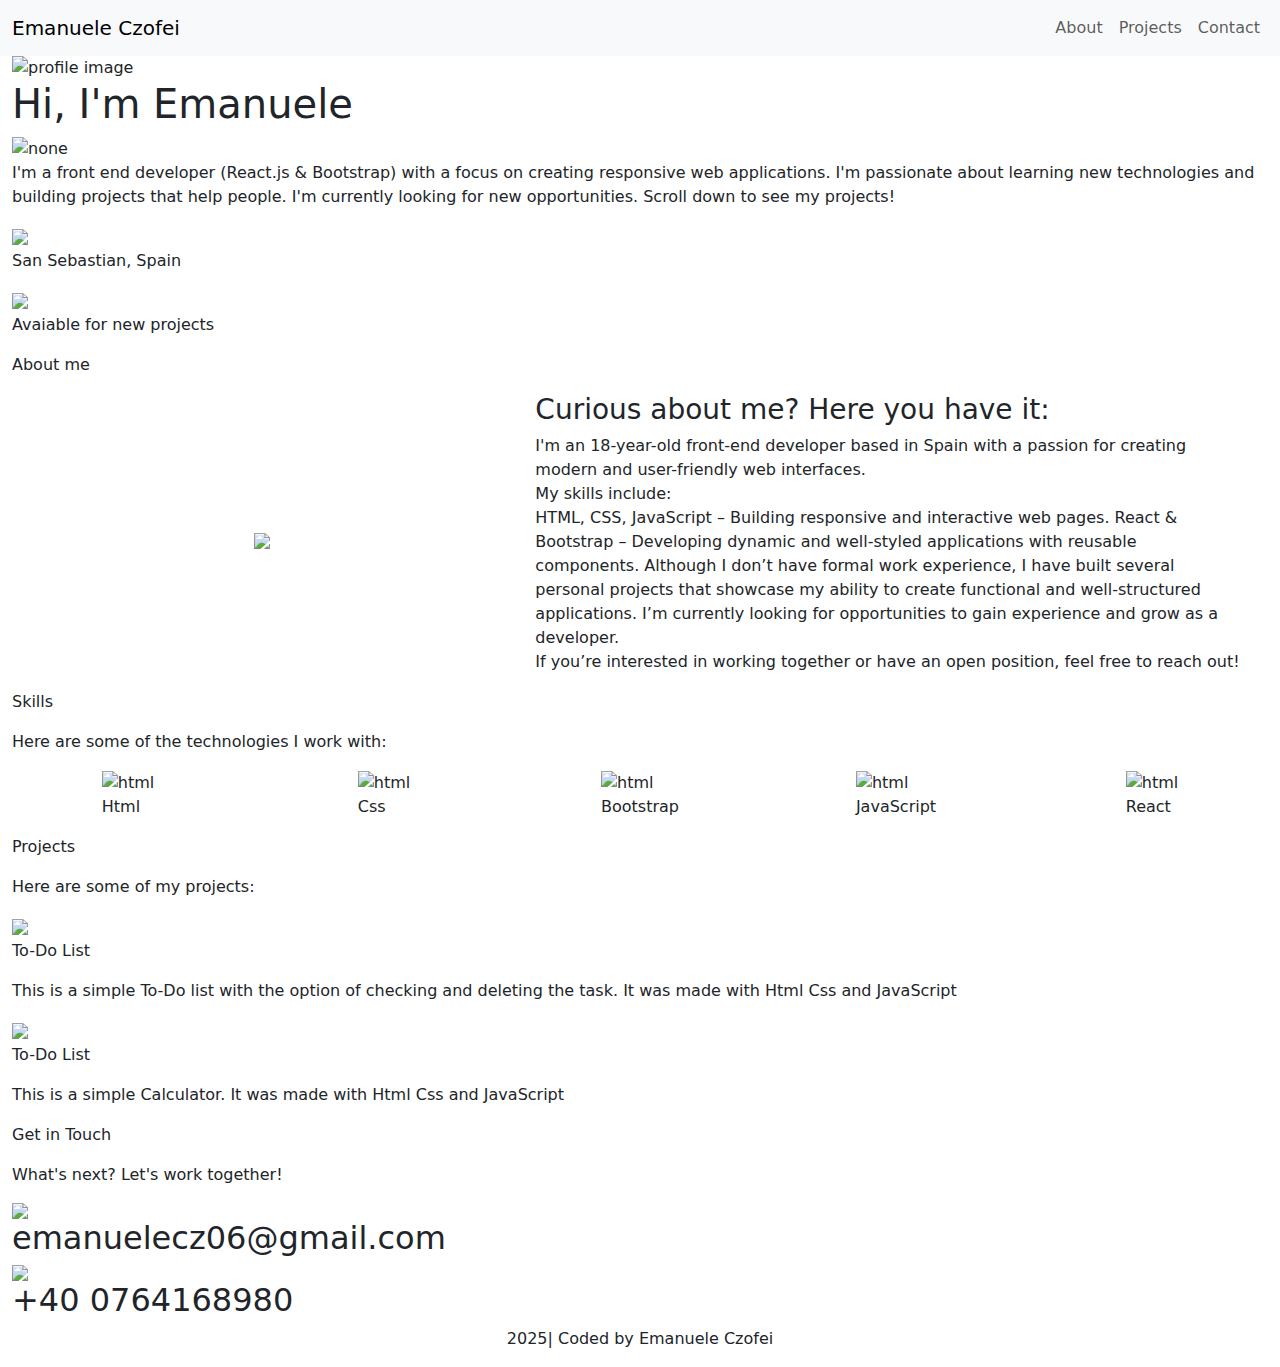
==== index.html @ 7f7a29ac "Create index.html" ====
<!DOCTYPE html>
<html lang="en">
<head>
   <meta charset="UTF-8">
   <meta name="viewport" content="width=device-width, initial-scale=1.0">
   <title>Personal Portfolio</title>
   <link rel="stylesheet" href="https://cdn.jsdelivr.net/npm/bootstrap@5.3.3/dist/css/bootstrap.min.css">
   <link rel="stylesheet" href="style.css">
</head>
<body>
   <!-- ========== Start NavBar ========== -->
   <nav class="navbar navbar-expand-md bg-body-tertiary">
      <div class="container-fluid" id="navbarNav">
        <a class="navbar-brand nav-text" href="#" id="nav-name">Emanuele Czofei</a>
        <button class="navbar-toggler" type="button" data-bs-toggle="collapse" data-bs-target="#navbarNav" aria-controls="navbarNav" aria-expanded="false" aria-label="Toggle navigation">
          <span class="navbar-toggler-icon"></span>
        </button>
        <div class="collapse navbar-collapse" id="navbarNav">
          <ul class="navbar-nav ms-auto ">
            <li class="nav-item nav-text ">
              <a class="nav-link nav-text body2" href="#about-page">About</a>
            </li>
            <li class="nav-item ">
              <a class="nav-link nav-text body2" href="#project-page">Projects</a>
            </li>
            <li class="nav-item ">
              <a class="nav-link nav-text body2" href="#contact-page">Contact</a>
            </li>
            <li class="nav-item">
            </li>
          </ul>
        </div>
      </div>
    </nav>
   <!-- ========== End NavBar ========== -->
    <!-- ========== Start Hero Section ========== -->
    <div class="container-fluid" id="hero-section">
      <div class="row" id="hero-image-row">
         <img src="images/image0 (1).jpeg" alt="profile image" id="hero-image">
      </div>
      <div class="row" id="hero-text-box">
         <div id="hero-h1"><h1>Hi, I'm Emanuele</h1>
         <img src="images/waving-hand-svgrepo-com.svg" alt="none" id="wave-hand">
         </div>
         <p class="body2" id="hero-p">
            I'm a front end developer (React.js & Bootstrap)
            with a focus on creating responsive web applications.
            I'm passionate about learning new technologies and
            building projects that help people.
            I'm currently looking for new opportunities.
            Scroll down to see my projects!
         </p>
      </div>
      <div class="row w-100" id="hero-icons">
         <div class="position">
            <img src="icons/placeholder-svgrepo-com.svg" id="position-svg">
            <p class="body2" id="hero-position">San Sebastian, Spain</p>
         </div>
         <div class="position">
            <img src="icons/icons8-green-dot-48.png" id="avaiable-svg">
            <p class="body2" id="avaiable">Avaiable for new projects</p>
         </div>
      </div>
    </div>
    <!-- ========== End Hero Section ========== -->
    <!-- ========== Start About Section ========== -->
    <div class="container-fluid" id="about-page">
      <div class="row" class="page-button">
         <div class="about">
            <p class="body3" id="about-text">About me</p>
         </div>
      </div>
      <div class="row w-100 d-flex justify-content-center align-items-center " id="about-content">
         <div class="col-5 d-flex justify-content-center align-items-start" id="about-left">
            <img src="images/IMG_0865.JPG" id="about-image">
         </div>
         <div class="col-7" id="about-right">
            <h3>Curious about me? Here you have it:</h3>
            <p class="body2" id="about-description">
               I'm an 18-year-old front-end developer based in Spain with a passion for creating modern and user-friendly web interfaces.
                  <br>
                  My skills include:
               <br>
                  HTML, CSS, JavaScript – Building responsive and interactive web pages.
                  React & Bootstrap – Developing dynamic and well-styled applications with reusable components.
                  Although I don’t have formal work experience, I have built several personal projects that showcase my ability to create functional and well-structured applications. I’m currently looking for opportunities to gain experience and grow as a developer.
               <br>
                  If you’re interested in working together or have an open position, feel free to reach out!
            </p>
         </div>
      </div>
    </div>
    <!-- ========== End About Section ========== -->
     <!-- ========== Start Skills Page ========== -->
     <div class="container-fluid" id="skills-page">
      <div class="row d-flex justify-content-center" class="page-button">
         <div id="skills">
            <p class="body3" id="about-text">Skills</p>
         </div>
      </div>
      <div class="row">
         <p class="subtitle" id="skill-text">
            Here are some of the technologies I work with:
         </p>
      </div>
      <div class="row">
         <div class="col d-flex justify-content-center">
            <div class="skill-card">
               <img src="icons/icons8-html.svg" alt="html" class="skill-icon">
               <p class="body1 skill-text">Html</p>
            </div>
         </div>
         <div class="col d-flex justify-content-center">
            <div class="skill-card">
               <img src="icons/icons8-css.svg" alt="html" class="skill-icon">
               <p class="body1 skill-text">Css</p>
            </div>
         </div>
         <div class="col d-flex justify-content-center">
            <div class="skill-card">
               <img src="icons/icons8-bootstrap.svg" alt="html" class="skill-icon">
               <p class="body1 skill-text">Bootstrap</p>
            </div>
         </div>
         <div class="col d-flex justify-content-center">
            <div class="skill-card">
               <img src="icons/icons8-javascript.svg" alt="html" class="skill-icon">
               <p class="body1 skill-text">JavaScript</p>
            </div>
         </div>
         <div class="col d-flex justify-content-center">
            <div class="skill-card">
               <img src="icons/icons8-react.svg" alt="html" class="skill-icon">
               <p class="body1 skill-text">React</p>
            </div>
         </div>
      </div>
     </div>
     <!-- ========== End Skills Page ========== -->
      <!-- ========== Start Project Page ========== -->
      <div class="container-fluid " id="project-page">
         <div class="row d-flex justify-content-center" class="page-button">
            <div id="project">
               <p class="body3" id="projects-text">Projects</p>
            </div>
            <p class="subtitle" id="project-text">
               Here are some of my projects:
            </p>
         </div>
         <div class="projects-container">
            <div class="row d-flex justify-content-center " id="project-row">
               <div class="img-div">
                  <img src="images/image0.png" class="project">
               </div>
               <div class="project-description">
                  <p class="subtitle">To-Do List</p>
                  <p class="body2">This is a simple To-Do list with the option of checking and deleting the task.
                                   It was made with Html Css and JavaScript
                  </p>
               </div>
            </div>
            <div class="row d-flex justify-content-center " id="project-row">
               <div class="img-div">
                  <img src="images/image3.png" class="project">
               </div>
               <div class="project-description">
                  <p class="subtitle">To-Do List</p>
                  <p class="body2">This is a simple Calculator.
                                   It was made with Html Css and JavaScript
                  </p>
               </div>
            </div>
         </div>
      </div>
      <!-- ========== End Project Page ========== -->
       <!-- ========== Start Contact Page ========== -->
       <div class="container-fluid" id="contact-page">
         <div class="row d-flex justify-content-center" class="page-button">
            <div id="contact">
               <p class="body3" id="contact-button">Get in Touch</p>
            </div>
            <p class="subtitle" id="contact-text">
               What's next? Let's work together!
            </p>
         </div>
         <div class="row" id="email">
            <img src="icons/icons8-email-48.png" id="email-svg">
            <h2 id="email-text">emanuelecz06@gmail.com</h2>
         </div>
         <div class="row" id="telephone">
            <img src="icons/icons8-telephone-50.png" id="telephone-svg">
            <h2 id="telephone-text">+40 0764168980</h2>
         </div>
       </div>
       <!-- ========== End Contact Page ========== -->
       <!-- ========== Start Footer Page ========== -->
       <div class="container-fluid d-flex align-items-center justify-content-center" id="footer">
         <p class="body3" id="footer-text">2025| Coded by Emanuele Czofei</p>
       </div>

       
       <!-- ========== End Footer Page ========== -->
       
      
     
   
  

   <script src="https://cdn.jsdelivr.net/npm/bootstrap@5.3.3/dist/js/bootstrap.bundle.min.js"></script>
</body>
</html>
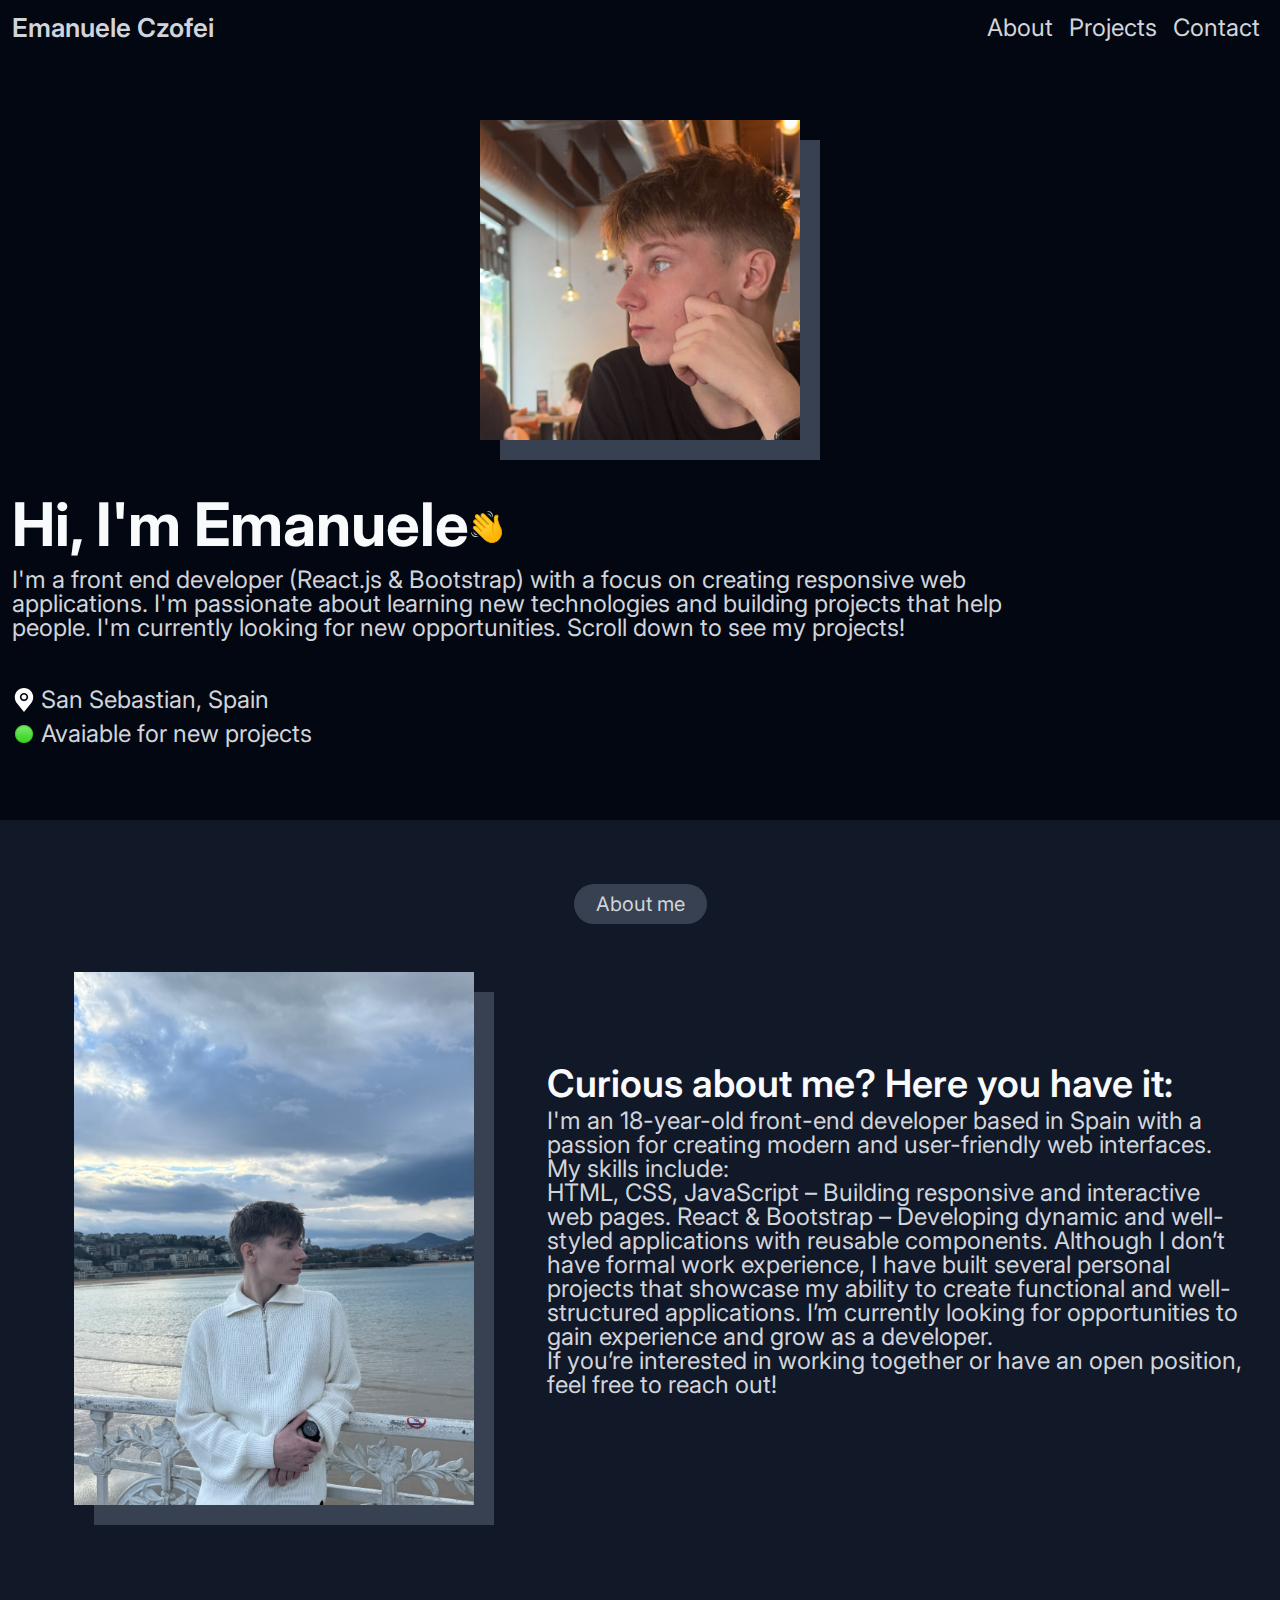
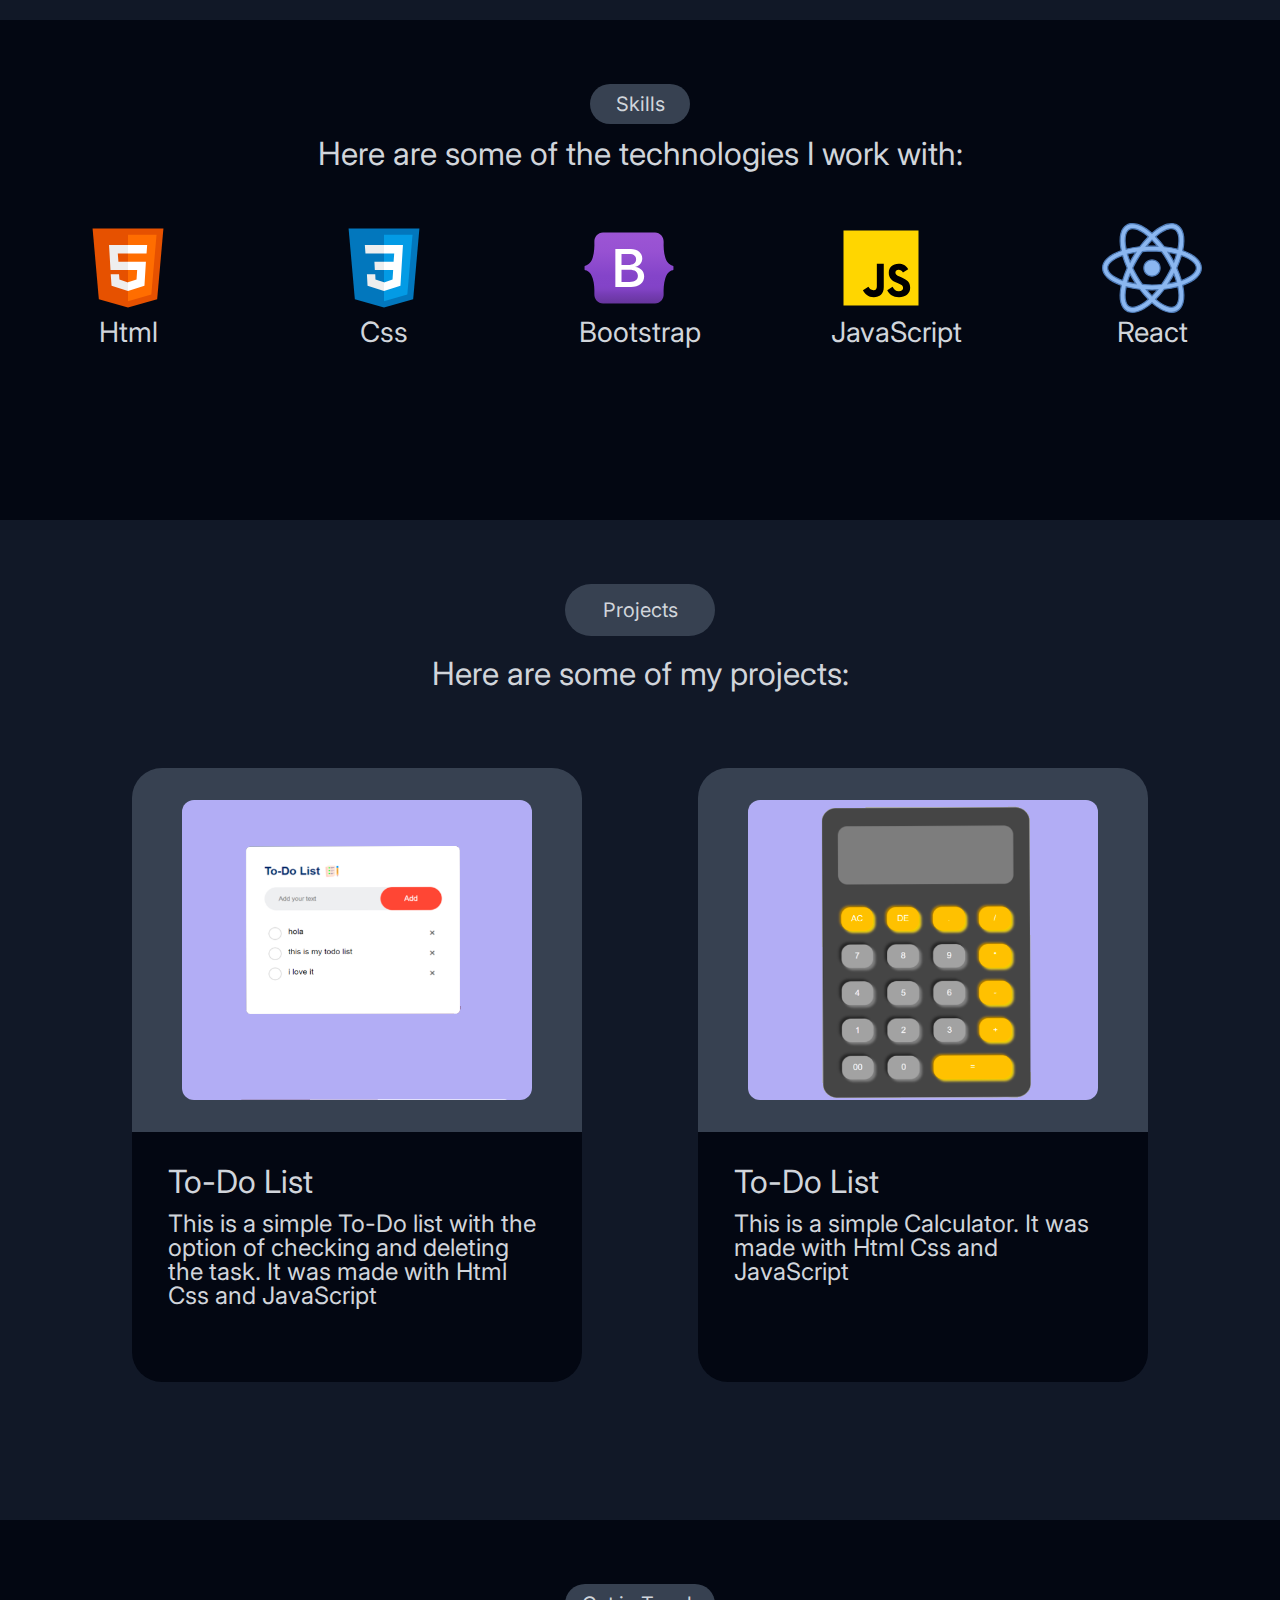
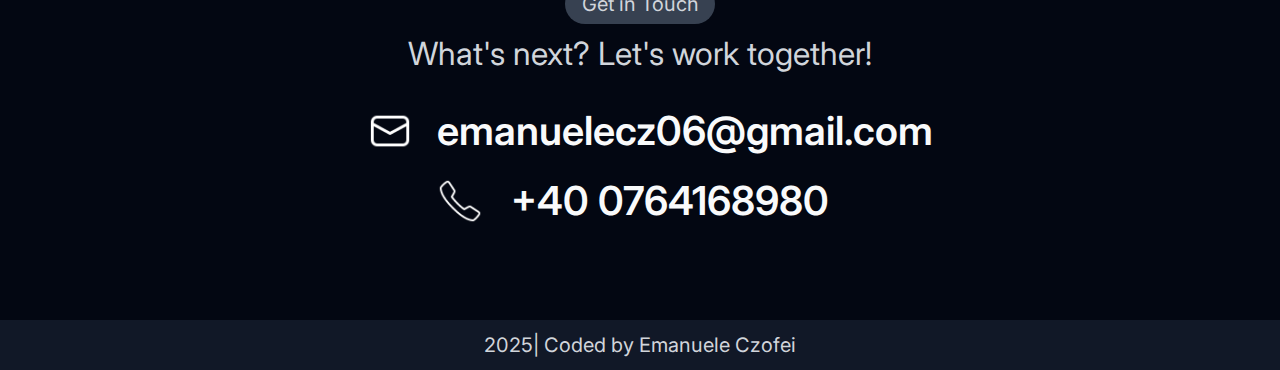
==== commit 930bfff8: "without portfolio folder" ====
--- a/index.html
+++ b/index.html
@@ -208,4 +208,4 @@
 
    <script src="https://cdn.jsdelivr.net/npm/bootstrap@5.3.3/dist/js/bootstrap.bundle.min.js"></script>
 </body>
-</html>
+</html>--- a/style.css
+++ b/style.css
@@ -0,0 +1,768 @@
+@import url('https://fonts.googleapis.com/css2?family=Inter:ital,opsz,wght@0,14..32,100..900;1,14..32,100..900&display=swap');
+body{
+ font-family: Inter;
+ background-color: #030712;
+}
+ /***** NavBar *****/  
+.navbar{
+   background-color: #030712 !important;
+   color: #d1d5db !important;
+}
+#navbarNav{
+   color: #d1d5db !important;
+}
+.nav-text{
+   color: #d1d5db !important;
+}
+#nav-name{
+   color: #d1d5db !important;
+   font-size: 26px;
+   font-weight: 600;
+   line-height: 30px;
+   letter-spacing: -2%;
+}
+.navbar-toggler-icon{
+   filter: invert(1);
+   color: #d1d5db !important;
+}
+.navbar-toggler{
+   border: none !important;
+   color: #030712 !important;
+}
+/***** End NavBar *****/
+
+/***** Hero *****/ 
+
+#hero-section{
+   background-color: #030712;
+   display: flex;
+   align-items: center;
+   flex-direction: column;
+   margin-top: 64px;
+}
+#hero-image{
+   width: 320px;
+   box-shadow: 20px 20px #374151;
+   
+   padding: 0;
+   margin: 0;
+   margin-bottom: 48px;
+}
+#hero-h1{
+   display: flex;
+   margin: auto;
+   color: #f9fafb;
+   padding-left: 12px;
+   align-items: center;
+   justify-content: flex-start;
+}
+#hero-position{
+   margin-bottom: 0;
+}
+#hero-p{
+   margin-bottom: 48px;
+}
+
+#wave-hand{
+   width: 36px;
+}
+.position{
+   display: flex;
+   align-items: center;
+   justify-content: flex-start;
+   padding: 0;
+   margin-bottom: 10px;
+}
+#position-svg{
+   width: 24px;
+   margin-right: 5px;
+}
+#avaiable-svg{
+   width: 24px;
+   margin-right: 5px;
+}
+#avaiable{
+   margin-bottom: 0;
+} /***** End Hero *****/
+/***** About Page *****/ 
+#about-page{
+   background-color: #111827;
+   display: flex;
+   align-items: center;
+   flex-direction: column;
+}
+
+.about{
+   background-color: #374151;
+   align-items: center;
+   justify-content: center;
+   border-radius: 30px;
+   margin-top: 64px;
+}
+#about-text{
+   padding: 10px;
+   margin: 0;
+   text-align: center;
+   text-justify: center;
+}
+#about-image{
+   width: 280px;
+   box-shadow: 20px 20px #374151;
+}
+#about-content{
+   margin-top: 48px;
+}
+/***** End About Page *****/
+/***** SKills Page *****/ 
+#skills{
+   background-color: #374151;
+   align-items: center;
+   justify-content: center;
+   border-radius: 30px;
+   margin-top: 64px;
+}
+#skill-text{
+   margin-top: 16px;
+   text-align: center;
+}
+#skill-card{
+   text-align: center;
+}
+.skill-text{
+   text-align: center;
+}
+.skill-icon{
+   width: 64px;
+}
+/***** End SKills Page *****/
+/***** project Page *****/ 
+#project{
+   background-color: #374151;
+   align-items: center;
+   justify-content: center;
+   border-radius: 30px;
+   width: 150px;
+   margin-top: 64px;
+}
+#projects-text{
+   margin-top: 16px;
+   text-align: center;
+}
+#project-text{
+   text-align: center;
+   margin-top: 24px;
+}
+#project-page{
+   background-color: #111827;
+   display: flex;
+   align-items: center;
+   flex-direction: column;
+   height: 1350px;
+}
+#project-row{
+   flex-direction: column;
+   margin-top: 64px;
+}
+.img-div{
+   background-color: #374151;
+   border-top-right-radius: 30px;
+   border-top-left-radius: 30px;
+   width: 350px;
+   padding: 32px;
+   display: flex;
+   align-items: center;
+   justify-content: center;
+}
+.project{
+   width: 280px;
+   height: 220px;
+   border-radius: 12px;
+}
+.project-description{
+   width: 350px;
+   padding: 36px;
+   background-color: #030712;
+   border-bottom-right-radius: 30px;
+   border-bottom-left-radius: 30px;
+}
+
+/***** End project Page *****/
+/***** Contact Page *****/ 
+#contact-page{
+   height: 350px;
+   background-color: #030712;
+}   
+#contact{
+   background-color: #374151;
+   align-items: center;
+   justify-content: center;
+   border-radius: 30px;
+   width: 130px;
+   padding: 10px;
+   margin-top: 64px;
+   margin-bottom: 16px;
+}
+#contact-button{
+   text-align: center;
+   text-justify: center;
+   padding: 0;
+   margin: 0;
+}
+#contact-text{
+   text-align: center;
+}
+#email-svg{
+   width: 64px;
+   filter: invert(1);
+}
+#email{
+   margin-top: 24px;
+   display: flex;
+   justify-content: center;
+   align-items: center;
+   flex-direction: row;
+   padding-right: 50px;
+}
+#email-text{
+   width: 200px;
+   margin-bottom: 0;
+}
+#telephone-svg{
+   width: 64px;
+}
+#telephone{
+   margin-top: 24px;
+   display: flex;
+   justify-content: center;
+   align-items: center;
+   flex-direction: row;
+   padding-right: 10px;
+}
+#telephone-text{
+   width: 200px;
+   margin-bottom: 0;
+   text-align: center;
+   text-justify: center;
+}
+/***** End Contact Page *****/
+/***** Footer *****/ 
+   #footer{
+      height: 50px;
+      background-color: #111827;
+      align-items: center;
+      justify-content: center;
+   }
+   #footer-text{
+      margin: 0;
+   }
+/***** End Footer *****/
+
+
+@media (max-width: 450px){
+   .about{
+      margin-top: 40px;
+   }
+   #about-page{
+      height: 600px;
+   }
+   #about-image{
+      width: 140px;
+      box-shadow: 10px 10px #374151;
+      align-self: center;
+      justify-self: center;
+   }
+   #hero-image{
+      width: 200px;
+   }
+   #skills{
+      width: 70px;
+      margin-top: 40px;
+   }
+   .skill-icon{
+      width: 40px;
+   }
+   #skills-page{
+      height: 250px;
+   }
+   #project{
+      margin-top: 40px;
+      width: 90px;
+   }
+   #project-text{
+      margin-bottom: 0;
+   }
+   .project{
+      width: 200px;
+      height: 150px;
+   }
+   .img-div , .project-description{
+      width: 250px;
+   }
+   .project-description{
+      height: 170px;
+   }
+   #project-page{
+      height: 1100px;
+   }
+   #contact{
+      margin-top: 40px;
+   }
+   #telephone-text{
+      text-align: left;
+   }
+   #contact-page{
+      height: 300px;
+   }
+   #about-description{
+      font-size: 8px;
+      height: 400px;
+   }
+   h1{
+      font-size: 32px;
+      line-height: 40px;
+      font-weight: 600;
+      color: #f9fafb;
+   }
+   h2{
+      font-size: 14px;
+      line-height: 18px;
+      letter-spacing: -2%;
+      font-weight: 600;
+      color: #f9fafb;
+   }
+   h3{
+      font-size: 20px;
+      line-height: 26px;
+      font-weight: 600;
+      letter-spacing: -2%;
+      color: #f9fafb;
+   }
+   .subtitle{
+      font-size: 14px;
+      line-height: 18px;
+      font-weight: 400;
+      color: #d1d5db;
+   }
+   .body1{
+      font-size: 12px;
+      line-height: 16px;
+      font-weight: 400;
+      color: #d1d5db;
+   }
+   .body2{
+      font-size: 12px;
+      line-height: 16px;
+      font-weight: 400;
+      color: #d1d5db;
+   }
+   .body3{
+      font-size: 10px;
+      line-height: 14px;
+      font-weight: 400;
+      color: #d1d5db;
+   }
+}
+@media (min-width: 450px) and (max-width: 675px){
+   .about{
+      margin-top: 40px;
+   }
+   #about-page{
+      height: 500px;
+   }
+   #about-image{
+      width: 180px;
+      box-shadow: 10px 10px #374151;
+   }
+   #hero-image{
+      width: 200px;
+   }
+   #skills{
+      width: 70px;
+      margin-top: 40px;
+   }
+   .skill-icon{
+      width: 40px;
+   }
+   #skills-page{
+      height: 250px;
+   }
+   #project{
+      margin-top: 40px;
+      width: 90px;
+   }
+   #project-text{
+      margin-bottom: 0;
+   }
+   .project{
+      width: 200px;
+      height: 150px;
+   }
+   .img-div , .project-description{
+      width: 250px;
+   }
+   .project-description{
+      height: 170px;
+   }
+   #project-page{
+      height: 1100px;
+   }
+   #contact{
+      margin-top: 40px;
+   }
+   #telephone-text{
+      text-align: left;
+   }
+   #contact-page{
+      height: 300px;
+   }
+   h1{
+      font-size: 32px;
+      line-height: 40px;
+      font-weight: 600;
+      color: #f9fafb;
+   }
+   h2{
+      font-size: 14px;
+      line-height: 18px;
+      letter-spacing: -2%;
+      font-weight: 600;
+      color: #f9fafb;
+   }
+   h3{
+      font-size: 20px;
+      line-height: 26px;
+      font-weight: 600;
+      letter-spacing: -2%;
+      color: #f9fafb;
+   }
+   .subtitle{
+      font-size: 14px;
+      line-height: 18px;
+      font-weight: 400;
+      color: #d1d5db;
+   }
+   .body1{
+      font-size: 12px;
+      line-height: 16px;
+      font-weight: 400;
+      color: #d1d5db;
+   }
+   .body2{
+      font-size: 12px;
+      line-height: 16px;
+      font-weight: 400;
+      color: #d1d5db;
+   }
+   .body3{
+      font-size: 10px;
+      line-height: 14px;
+      font-weight: 400;
+      color: #d1d5db;
+   }
+}
+
+@media (min-width:675px) and (max-width: 768px){
+   #hero-section{
+      height: 650px; 
+   }
+   #about-page{
+      height: 700px;
+   }
+   .about{
+      width: 130px;
+   }
+   #about-image{
+      width: 250px;
+   }
+   #hero-image{
+      width: 240px;
+   }
+   #skills{
+      width: 100px;
+   }
+   #skills-page{
+      height: 300px;
+      margin-bottom: 64px;
+   }
+   h1{
+      font-size: 36px;
+      line-height: 40px;
+      font-weight: 600;
+      color: #f9fafb;
+   }
+   h2{
+      font-size: 18px;
+      line-height: 28px;
+      letter-spacing: -2%;
+      font-weight: 600;
+      color: #f9fafb;
+   }
+   h3{
+      font-size: 24px;
+      line-height: 32px;
+      font-weight: 600;
+      letter-spacing: -2%;
+      color: #f9fafb;
+   }
+   .subtitle{
+      font-size: 18px;
+      line-height: 28px;
+      font-weight: 400;
+      color: #d1d5db;
+   }
+   .body1{
+      font-size: 16px;
+      line-height: 24px;
+      font-weight: 400;
+      color: #d1d5db;
+   }
+   .body2{
+      font-size: 16px;
+      line-height: 24px;
+      font-weight: 400;
+      color: #d1d5db;
+   }
+   .body3{
+      font-size: 14px;
+      line-height: 20px;
+      font-weight: 400;
+      color: #d1d5db;
+   }
+   #hero-h1{
+      text-align: center;
+      text-justify: center;
+   }
+}
+@media (min-width:768px) and (max-width: 1024px){
+   #hero-section{
+      height: 700px;
+   }
+   #hero-p{
+      width: 80%;
+   }
+   #about-page{
+      height: 650px;
+   }
+   #skills{
+      width: 100px;
+   }
+   #skills-page{
+      height: 350px;
+   }
+   #skill-text{
+      margin-bottom: 30px;
+   }
+   .projects-container{
+      display: flex;
+      justify-content: space-around;
+      flex-direction: row;
+      width: 90%;
+   }
+   .project-description{
+      height: 250px;
+   }
+   #project-page{
+      height: 900px;
+   }
+   #contact-page{
+      height: 400px;
+   }
+   #telephone-text{
+      width: 300px;
+   }
+   #email{
+      align-items: center;
+      justify-content: center;
+      padding-right: 200px;
+   }
+   #email-svg{
+      width: 70px;
+   }
+   #telephone-svg{
+      width: 70px;
+   }
+   h1{
+      font-size: 48px;
+      line-height: 48px;
+      letter-spacing: -2%;
+      font-weight: 700;
+      color: #f9fafb;
+   }
+   h2{
+      font-size: 18px;
+      line-height: 28px;
+      letter-spacing: -2%;
+      font-weight: 600;
+      color: #f9fafb;
+   }
+   h3{
+      font-size: 24px;
+      line-height: 32px;
+      font-weight: 600;
+      letter-spacing: -2%;
+      color: #f9fafb;
+   }
+   .subtitle{
+      font-size: 18px;
+      line-height: 28px;
+      font-weight: 400;
+      color: #d1d5db;
+   }
+   .body1{
+      font-size: 16px;
+      line-height: 24px;
+      font-weight: 400;
+      color: #d1d5db;
+   }
+   .body2{
+      font-size: 16px;
+      line-height: 24px;
+      font-weight: 400;
+      color: #d1d5db;
+   }
+   .body3{
+      font-size: 14px;
+      line-height: 20px;
+      font-weight: 400;
+      color: #d1d5db;
+   }
+}
+@media (min-width: 1024px){
+   #hero-section{
+      height: 700px;
+   }
+   #hero-image{
+      width: 320px;
+      align-self: flex-end;
+   }
+   #about-page{
+      height: 650px;
+   }
+   #skills-page{
+      height: 400px;
+   }
+   #contact{
+      width: 150px;
+   }
+   #skills{
+      width: 100px;
+   }
+   .skill-icon{
+      width: 100px;
+   }
+   #skill-text{
+      margin-bottom: 50px;
+   }
+   #hero-p{
+      width: 80%;
+   }
+   #about-description{
+      width: 700px
+   }
+   #about-content{
+      display: flex;
+      flex-direction: row
+   }
+   #about-image{
+      width: 400px;
+   }
+   #about-page{
+      height: 800px;
+   }
+   #about-left{
+      display: flex;
+      justify-content: center;
+      align-items: center;
+   }
+   .projects-container{
+      display: flex;
+      justify-content: space-around;
+      flex-direction: row;
+      width: 90%;
+   }
+   .project-description{
+      height: 250px;
+   }
+   #project-page{
+      height: 900px;
+   }
+   #contact-page{
+      height: 400px;
+   }
+   #telephone-text{
+      width: 350px;
+   }
+   #email{
+      align-items: center;
+      justify-content: center;
+      padding-right: 300px;
+   }
+   #email-svg{
+      width: 70px;
+   }
+   
+   #telephone-svg{
+      width: 70px;
+   }
+   .img-div{
+      width: 450px;
+   }
+   #project-page{
+      height: 1000px;
+   }
+   #skills-page{
+      height: 500px
+   }
+   .project-description{
+      width: 450px;
+   }
+   .project{
+      width: 350px;
+      height: 300px;
+   }
+   h1{
+      font-size: 60px;
+      line-height: 72px;
+      letter-spacing: -2%;
+      font-weight: 700;
+      color: #f9fafb;
+   }
+   h2{
+      font-size: 40px;
+      line-height: 40px;
+      letter-spacing: -2%;
+      font-weight: 600;
+      color: #f9fafb;
+   }
+   h3{
+      font-size: 38px;
+      line-height: 36px;
+      font-weight: 600;
+      letter-spacing: -2%;
+      color: #f9fafb;
+   }
+   .subtitle{
+      font-size: 32px;
+      line-height: 28px;
+      font-weight: 400;
+      color: #d1d5db;
+   }
+   .body1{
+      font-size: 28px;
+      line-height: 28px;
+      font-weight: 400;
+      color: #d1d5db;
+   }
+   .body2{
+      font-size: 24px;
+      line-height: 24px;
+      font-weight: 400;
+      color: #d1d5db;
+   }
+   .body3{
+      font-size: 20px;
+      line-height: 20px;
+      font-weight: 400;
+      color: #d1d5db;
+   }
+}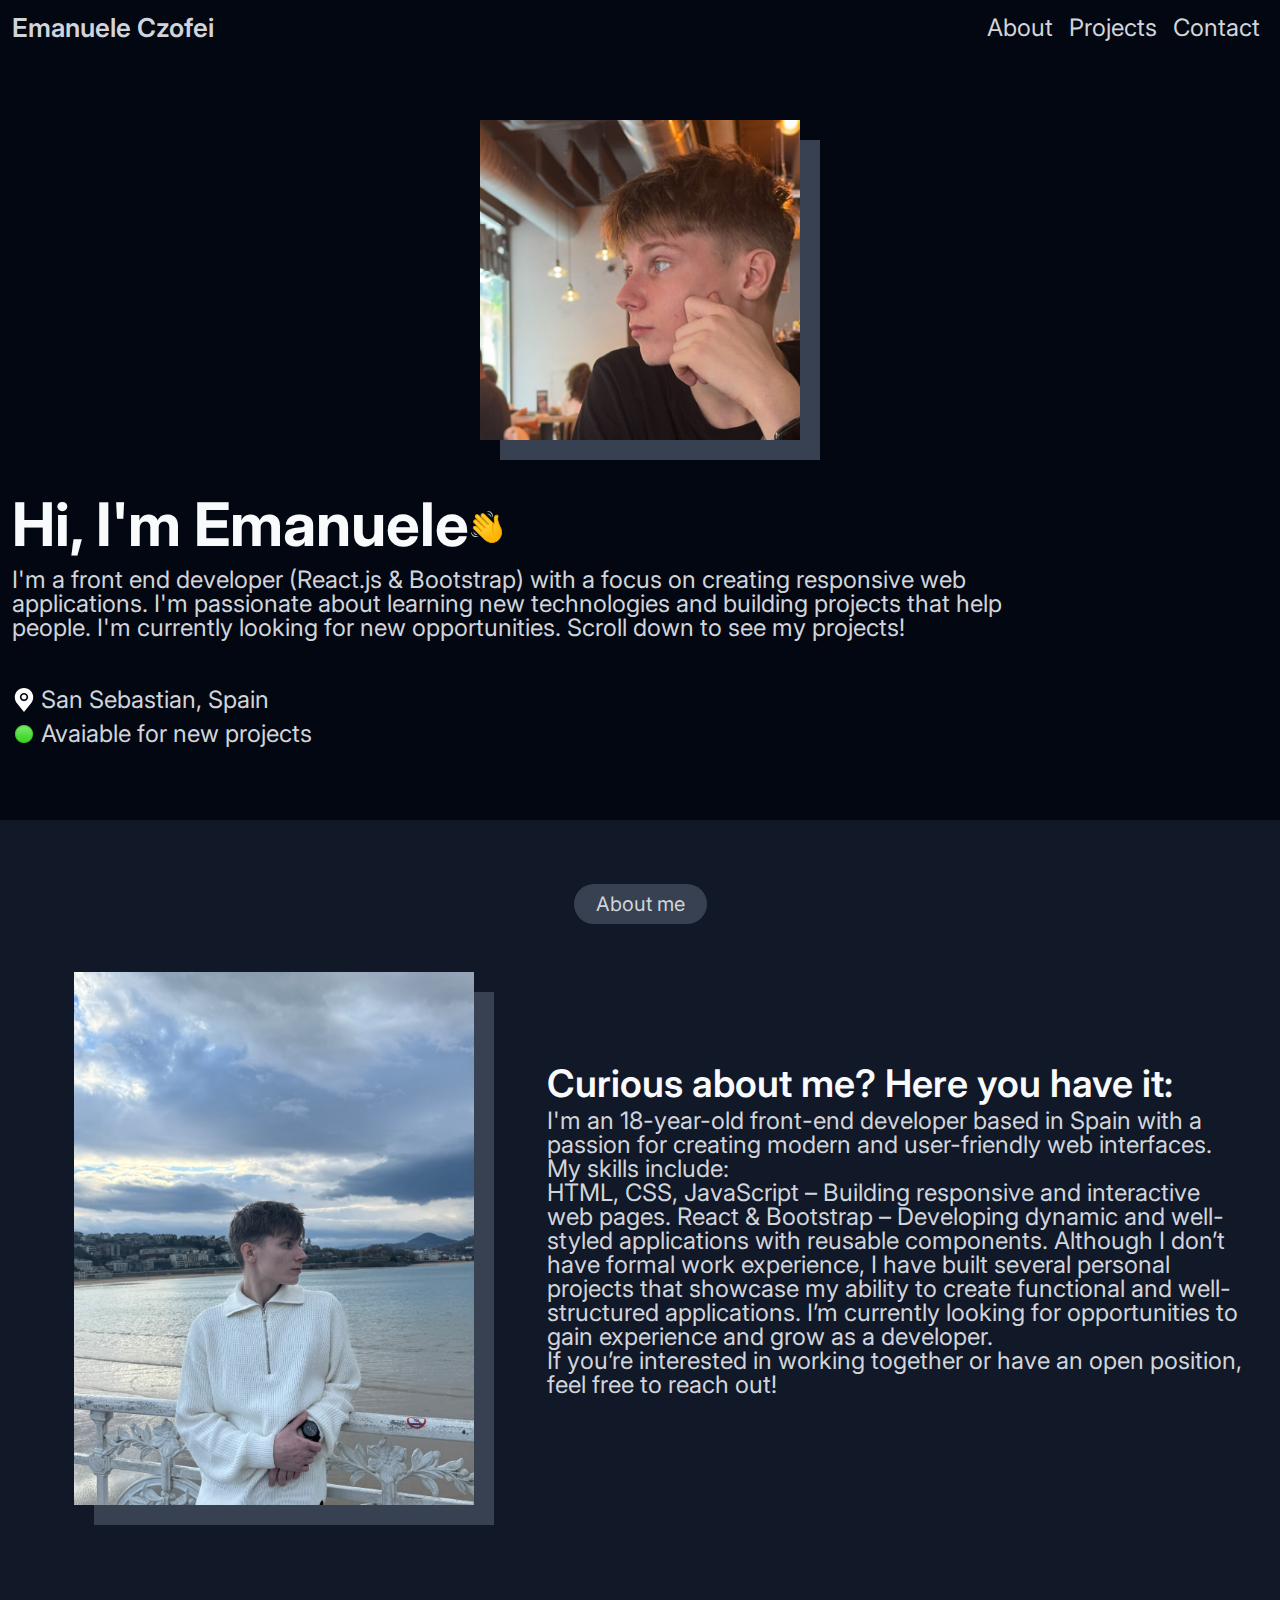
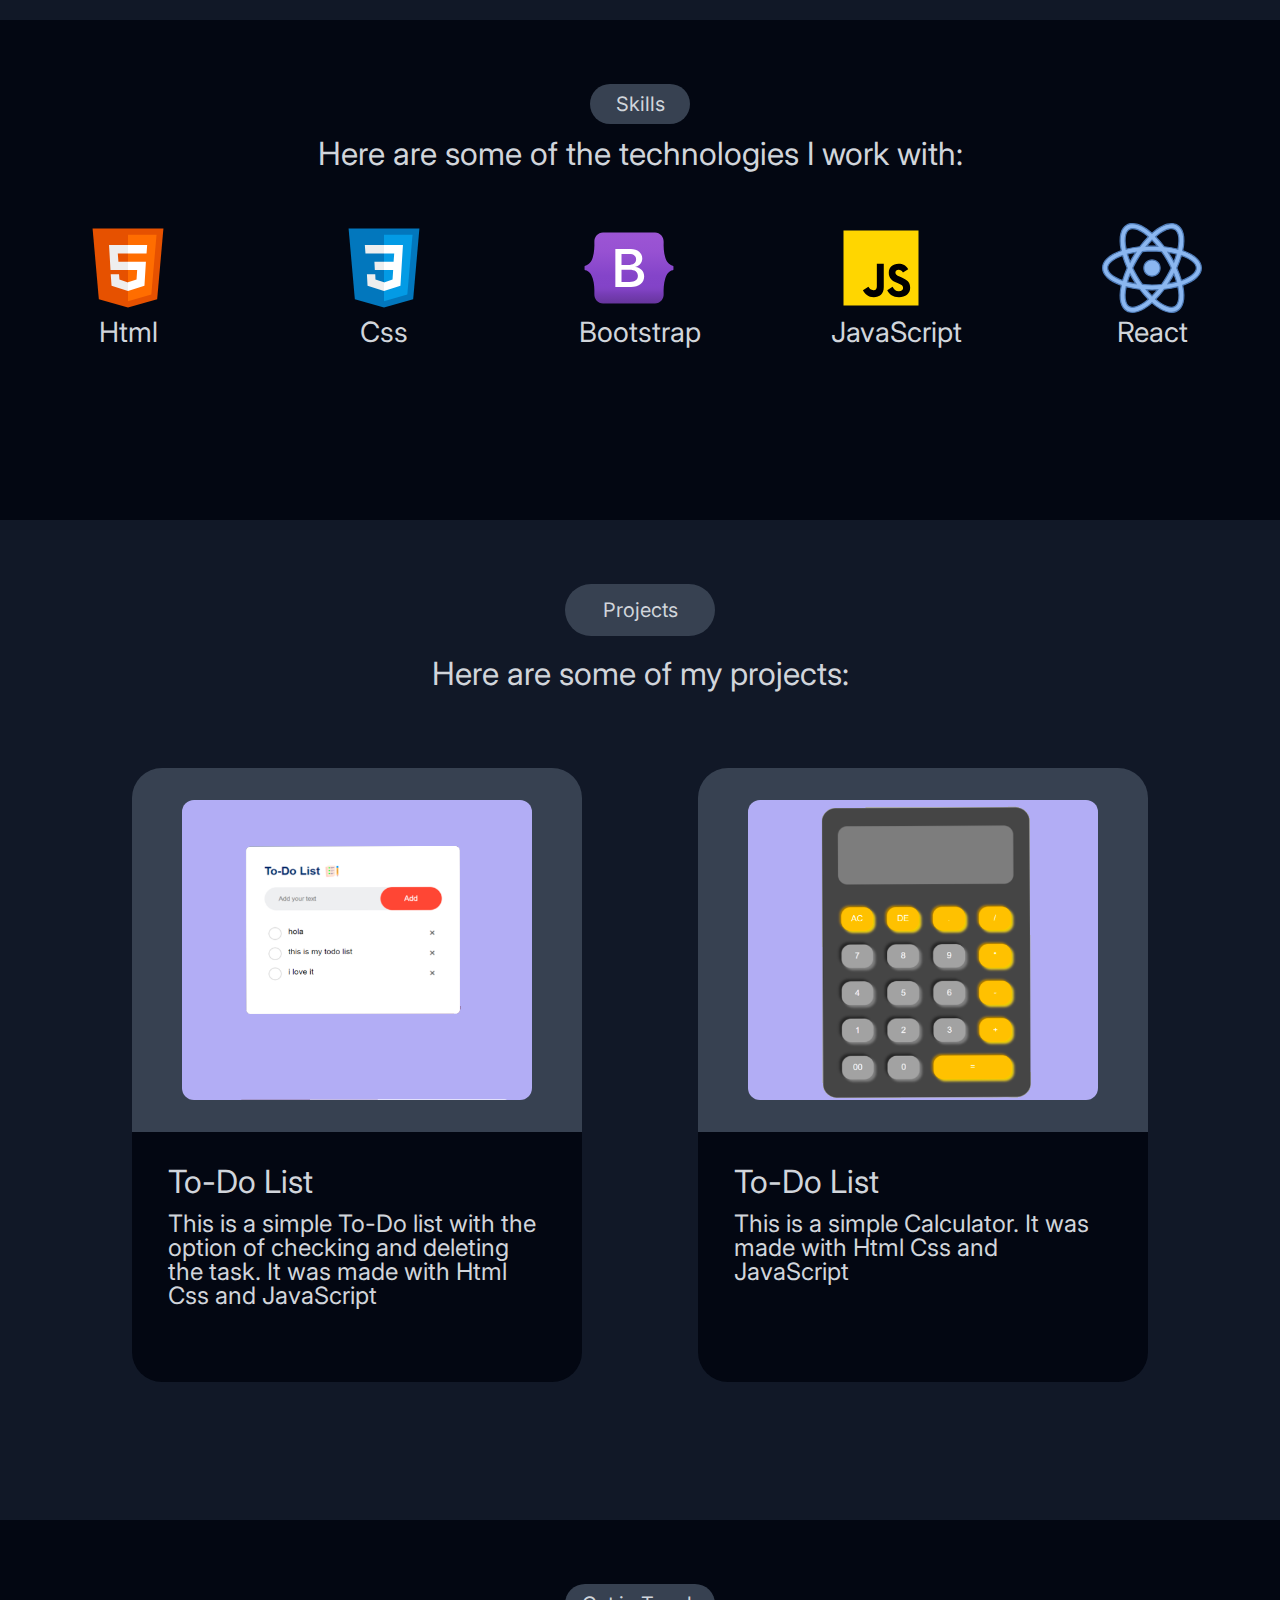
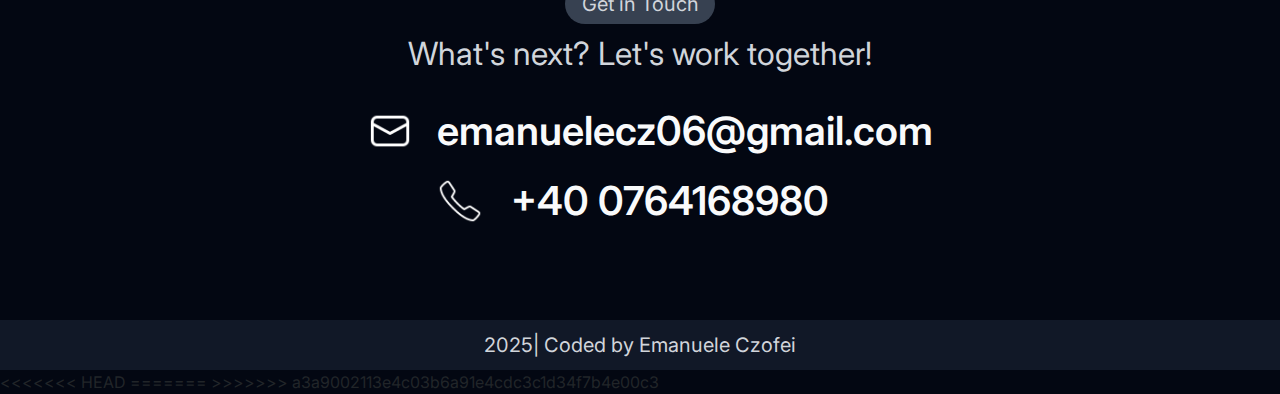
==== commit 5f073ffa: "new file tree" ====
--- a/index.html
+++ b/index.html
@@ -208,4 +208,8 @@
 
    <script src="https://cdn.jsdelivr.net/npm/bootstrap@5.3.3/dist/js/bootstrap.bundle.min.js"></script>
 </body>
-</html>+<<<<<<< HEAD
+</html>
+=======
+</html>
+>>>>>>> a3a9002113e4c03b6a91e4cdc3c1d34f7b4e00c3
--- a/style.css
+++ b/style.css
@@ -765,4 +765,8 @@
       font-weight: 400;
       color: #d1d5db;
    }
-}+<<<<<<< HEAD
+}
+=======
+}
+>>>>>>> a3a9002113e4c03b6a91e4cdc3c1d34f7b4e00c3
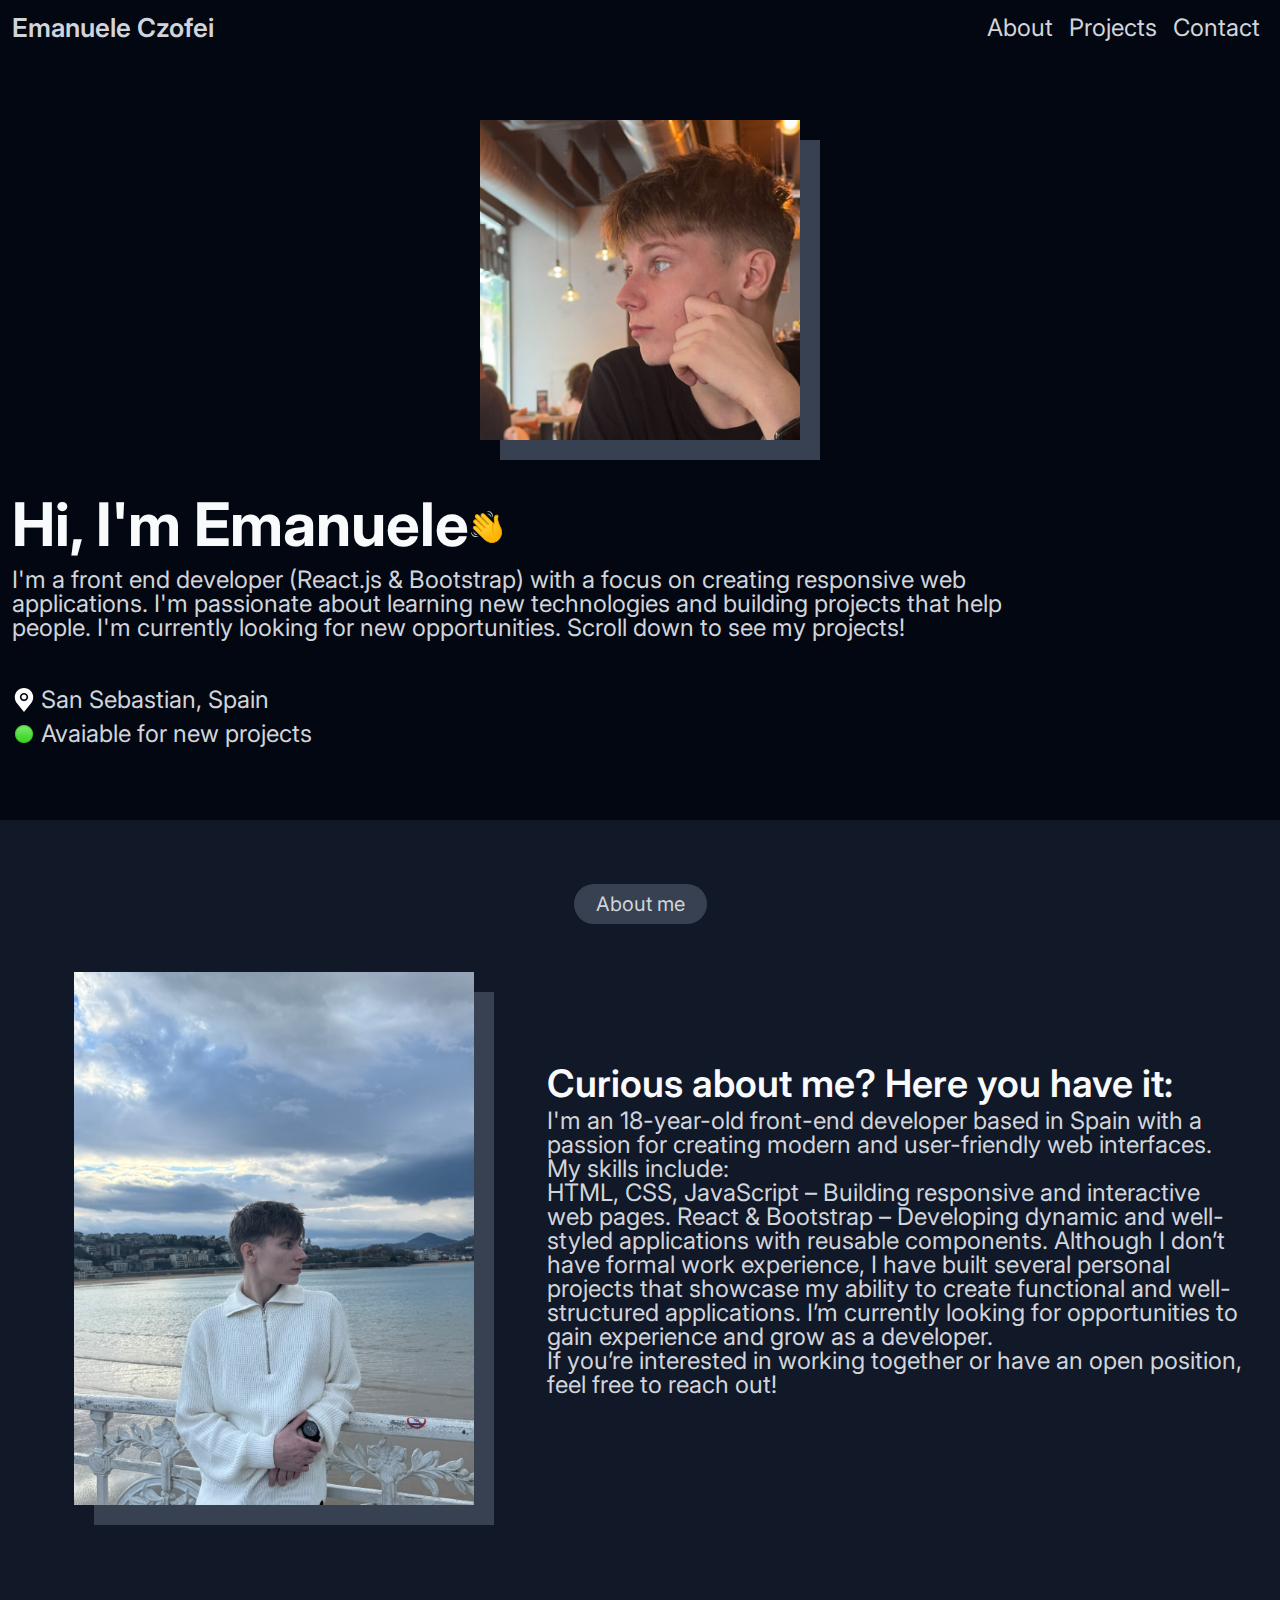
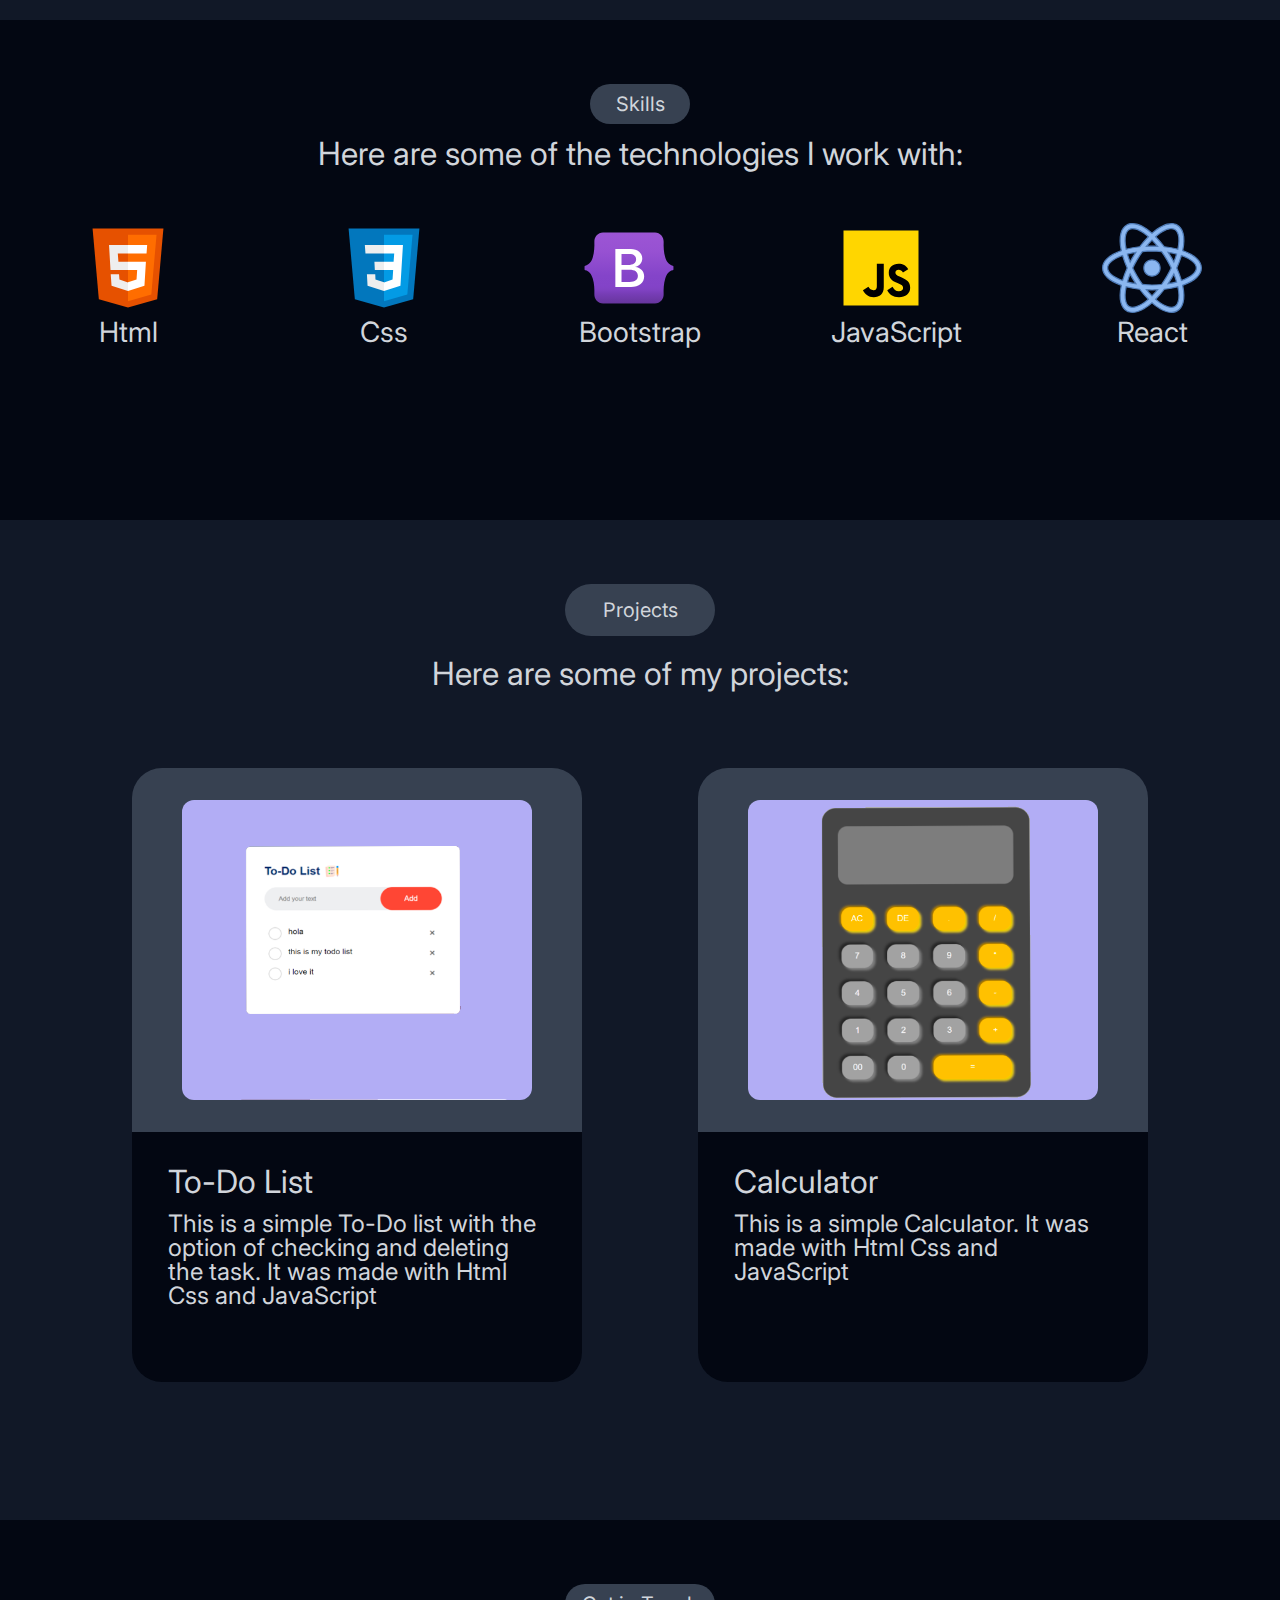
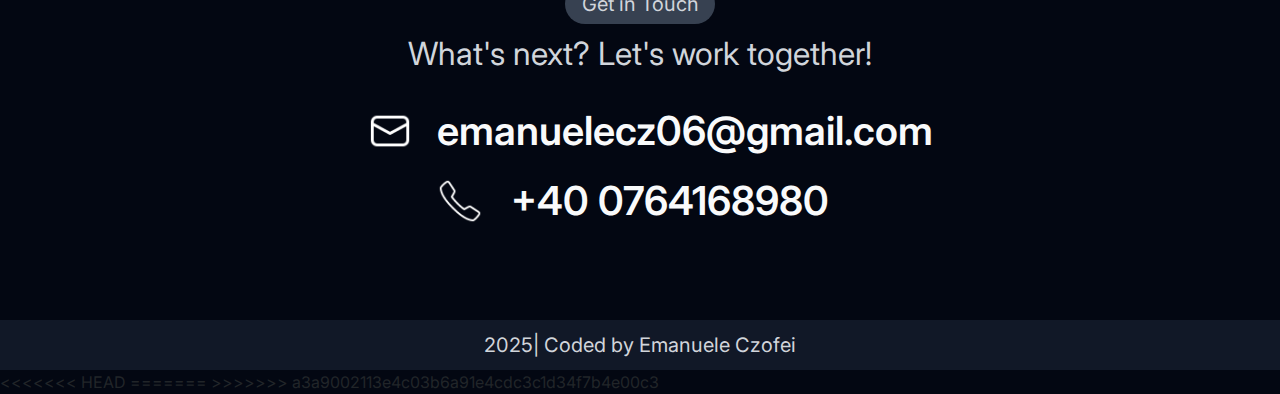
==== commit 3a6e4037: "Changed The about image" ====
--- a/index.html
+++ b/index.html
@@ -164,7 +164,7 @@
                   <img src="images/image3.png" class="project">
                </div>
                <div class="project-description">
-                  <p class="subtitle">To-Do List</p>
+                  <p class="subtitle">Calculator</p>
                   <p class="body2">This is a simple Calculator.
                                    It was made with Html Css and JavaScript
                   </p>
--- a/style.css
+++ b/style.css
@@ -270,6 +270,7 @@
       box-shadow: 10px 10px #374151;
       align-self: center;
       justify-self: center;
+      margin-bottom: 280px;
    }
    #hero-image{
       width: 200px;
